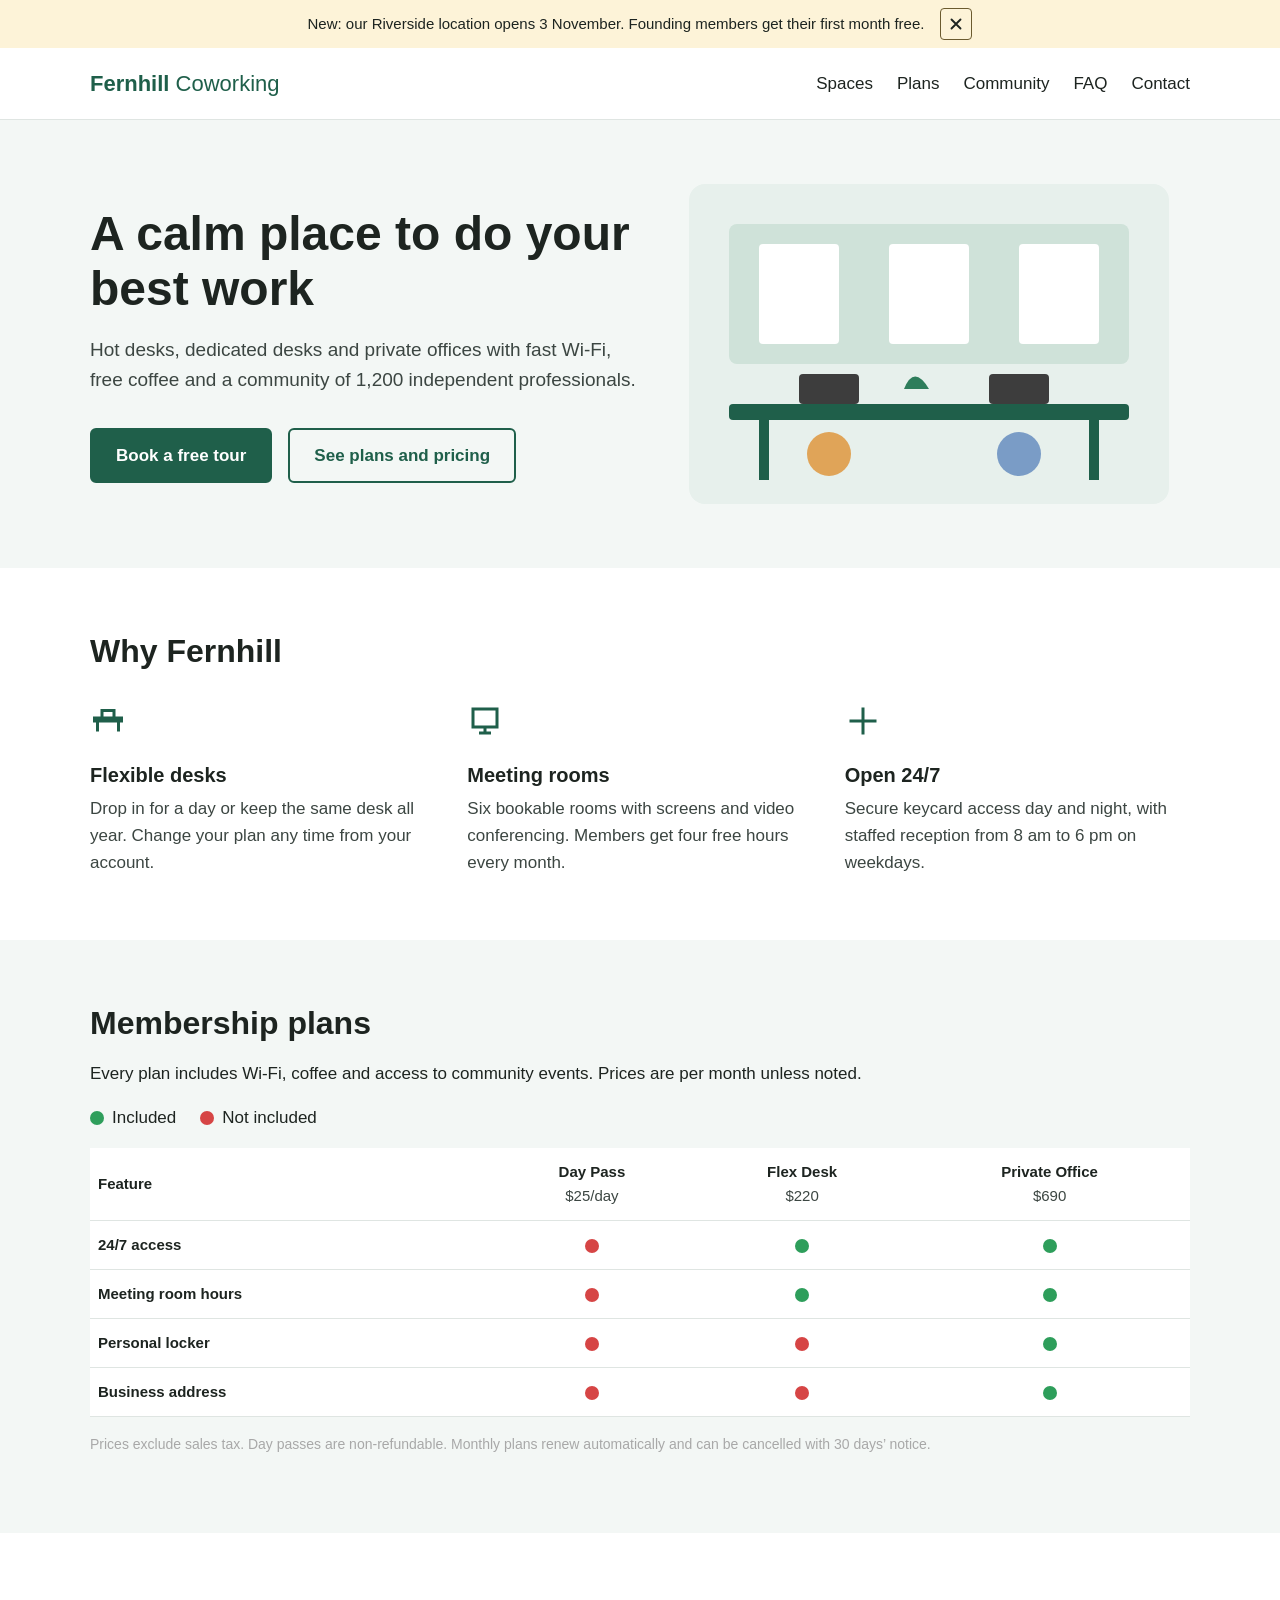
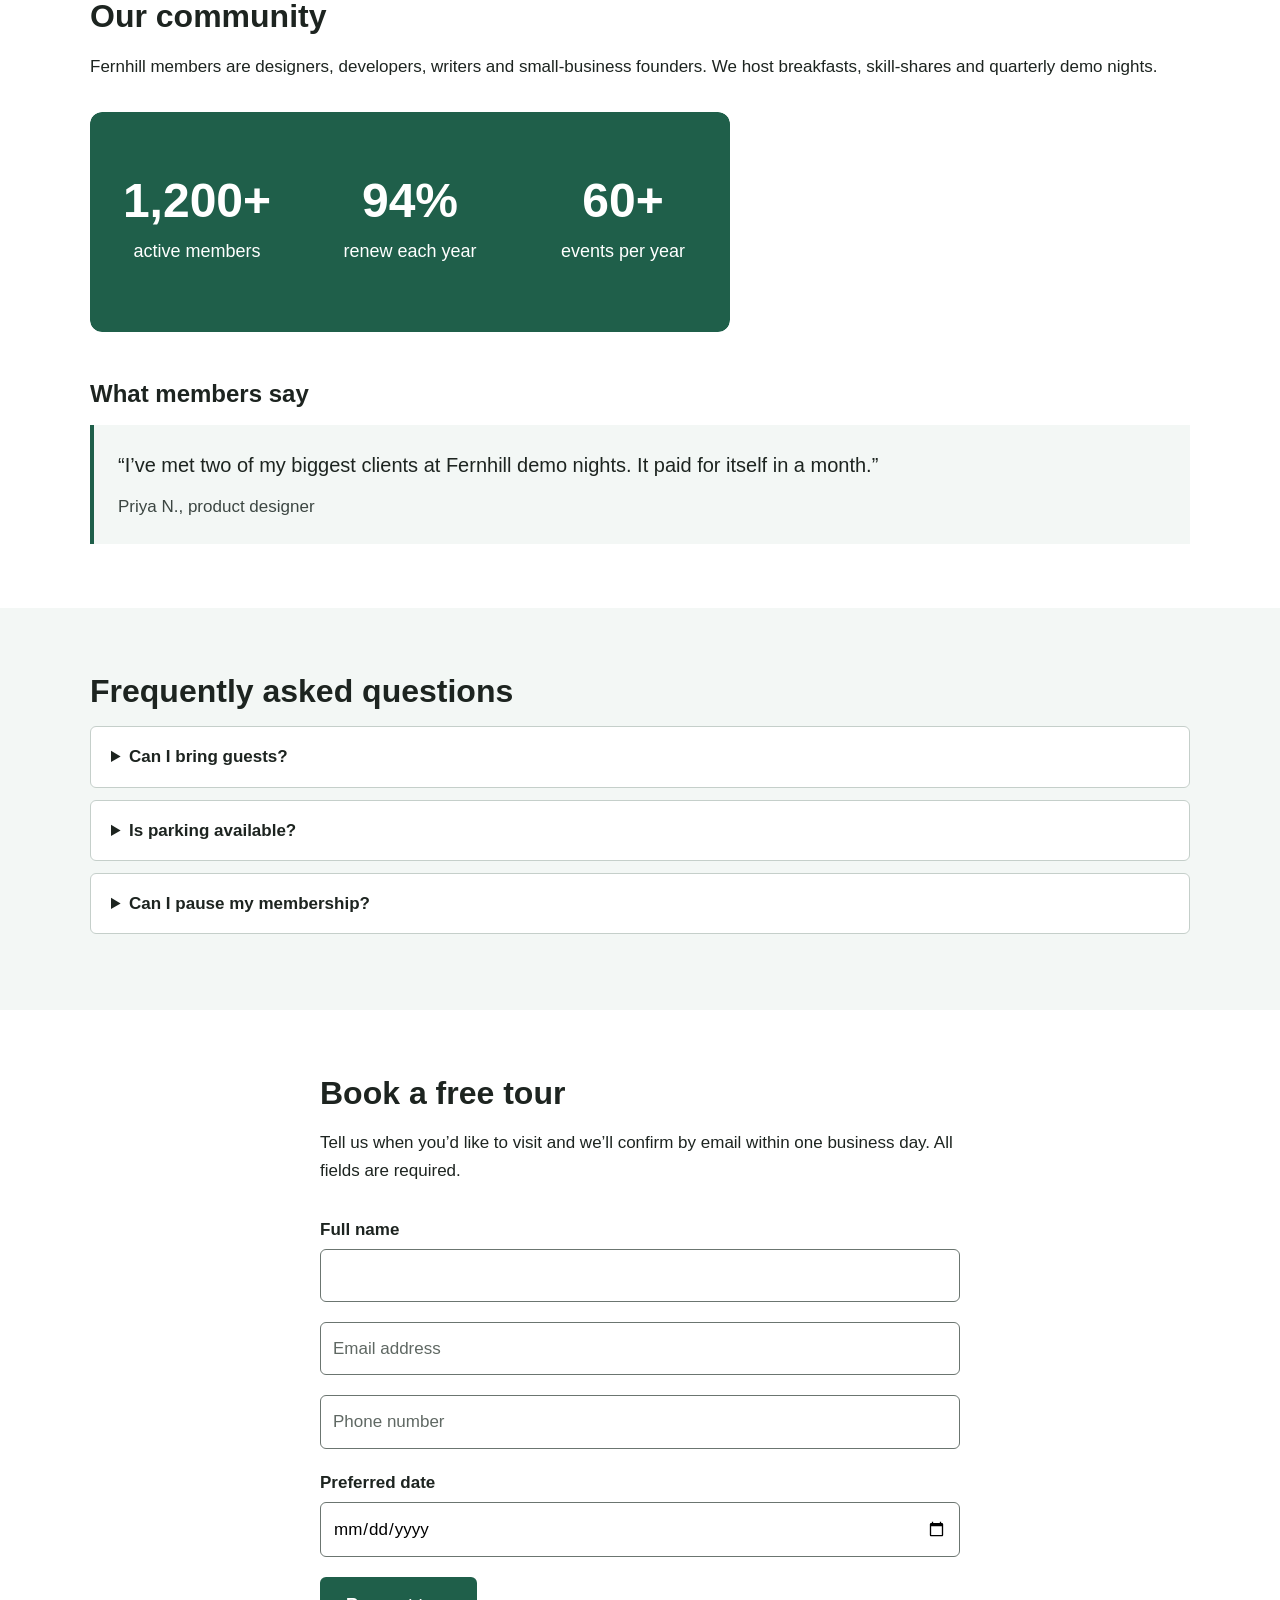
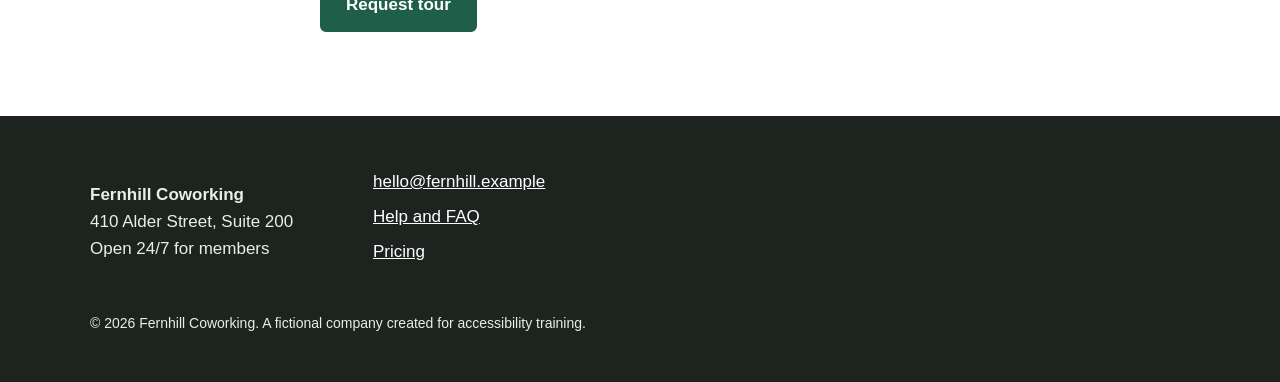
==== scenarios/fernhill/index.html @ 509cca6a "Initial commit: Accessibility Audit Training Lab MVP Static training app for practicing WCAG 2.2 aud" ====
<!DOCTYPE html>
<html>
<head>
  <meta charset="utf-8">
  <meta name="viewport" content="width=device-width, initial-scale=1">
  <title>Fernhill Coworking | Desks, private offices and meeting rooms</title>
  <link rel="stylesheet" href="styles.css">
</head>
<body>
  <a class="skip-link" href="#main">Skip to main content</a>

  <div class="announcement" id="announcement">
    <p>New: our Riverside location opens 3 November. Founding members get their first month free.</p>
    <button type="button" class="announcement-close" id="announcement-close">
      <svg viewBox="0 0 24 24" width="18" height="18" focusable="false">
        <path d="M6 6l12 12M18 6L6 18" stroke="currentColor" stroke-width="2.5" stroke-linecap="round"/>
      </svg>
    </button>
  </div>

  <header class="site-header">
    <div class="container header-inner">
      <a class="logo" href="index.html">Fernhill <span>Coworking</span></a>
      <nav class="site-nav" aria-label="Main">
        <ul>
          <li><a href="#spaces">Spaces</a></li>
          <li><a href="#plans">Plans</a></li>
          <li><a href="#community">Community</a></li>
          <li><a href="#faq">FAQ</a></li>
          <li><a href="#tour">Contact</a></li>
        </ul>
      </nav>
    </div>
  </header>

  <main id="main" tabindex="-1">
    <section class="hero">
      <div class="container hero-inner">
        <div class="hero-copy">
          <h1>A calm place to do your best work</h1>
          <p class="lead">Hot desks, dedicated desks and private offices with fast Wi‑Fi, free coffee and a community of 1,200 independent professionals.</p>
          <div class="hero-actions">
            <div class="btn btn-primary" id="tour-cta">Book a free tour</div>
            <a class="btn btn-secondary" href="#plans">See plans and pricing</a>
          </div>
        </div>
        <img class="hero-image" src="assets/hero.svg" alt="Illustration of a bright coworking room with three windows, a long shared desk and two people working" width="480" height="320">
      </div>
    </section>

    <section id="spaces" class="section">
      <div class="container">
        <h2>Why Fernhill</h2>
        <ul class="features">
          <li>
            <svg class="feature-icon" viewBox="0 0 24 24" aria-hidden="true" focusable="false"><path d="M3 10h18v2H3zM5 12v7M19 12v7M8 5h8v5H8z" stroke="currentColor" stroke-width="2" fill="none"/></svg>
            <h3>Flexible desks</h3>
            <p>Drop in for a day or keep the same desk all year. Change your plan any time from your account.</p>
          </li>
          <li>
            <svg class="feature-icon" viewBox="0 0 24 24" aria-hidden="true" focusable="false"><path d="M4 4h16v12H4zM8 20h8M12 16v4" stroke="currentColor" stroke-width="2" fill="none"/></svg>
            <h3>Meeting rooms</h3>
            <p>Six bookable rooms with screens and video conferencing. Members get four free hours every month.</p>
          </li>
          <li>
            <svg class="feature-icon" viewBox="0 0 24 24" aria-hidden="true" focusable="false"><path d="M12 3v18M3 12h18" stroke="currentColor" stroke-width="2" fill="none"/></svg>
            <h3>Open 24/7</h3>
            <p>Secure keycard access day and night, with staffed reception from 8 am to 6 pm on weekdays.</p>
          </li>
        </ul>
      </div>
    </section>

    <section id="plans" class="section section-alt">
      <div class="container">
        <div class="section-title">Membership plans</div>
        <p>Every plan includes Wi‑Fi, coffee and access to community events. Prices are per month unless noted.</p>
        <p class="legend"><span class="dot dot-yes"></span> Included <span class="dot dot-no"></span> Not included</p>
        <table class="plans-table">
          <thead>
            <tr>
              <th scope="col">Feature</th>
              <th scope="col">Day Pass<br><span class="price">$25/day</span></th>
              <th scope="col">Flex Desk<br><span class="price">$220</span></th>
              <th scope="col">Private Office<br><span class="price">$690</span></th>
            </tr>
          </thead>
          <tbody>
            <tr>
              <th scope="row">24/7 access</th>
              <td><span class="dot dot-no"></span></td>
              <td><span class="dot dot-yes"></span></td>
              <td><span class="dot dot-yes"></span></td>
            </tr>
            <tr>
              <th scope="row">Meeting room hours</th>
              <td><span class="dot dot-no"></span></td>
              <td><span class="dot dot-yes"></span></td>
              <td><span class="dot dot-yes"></span></td>
            </tr>
            <tr>
              <th scope="row">Personal locker</th>
              <td><span class="dot dot-no"></span></td>
              <td><span class="dot dot-no"></span></td>
              <td><span class="dot dot-yes"></span></td>
            </tr>
            <tr>
              <th scope="row">Business address</th>
              <td><span class="dot dot-no"></span></td>
              <td><span class="dot dot-no"></span></td>
              <td><span class="dot dot-yes"></span></td>
            </tr>
          </tbody>
        </table>
        <p class="fine-print">Prices exclude sales tax. Day passes are non-refundable. Monthly plans renew automatically and can be cancelled with 30 days’ notice.</p>
      </div>
    </section>

    <section id="community" class="section">
      <div class="container">
        <h2>Our community</h2>
        <p>Fernhill members are designers, developers, writers and small-business founders. We host breakfasts, skill-shares and quarterly demo nights.</p>
        <img class="stats" src="assets/member-stats.svg" width="640" height="220">

        <div class="section-title section-title-small">What members say</div>
        <div class="testimonials" id="testimonials">
          <figure class="testimonial">
            <blockquote><p>“I’ve met two of my biggest clients at Fernhill demo nights. It paid for itself in a month.”</p></blockquote>
            <figcaption>Priya N., product designer</figcaption>
          </figure>
          <figure class="testimonial" hidden>
            <blockquote><p>“Quiet when I need to focus, social when I don’t. The staff remember everyone’s name.”</p></blockquote>
            <figcaption>Marcus O., freelance developer</figcaption>
          </figure>
          <figure class="testimonial" hidden>
            <blockquote><p>“Moving my team of four into a private office was the easiest decision we made this year.”</p></blockquote>
            <figcaption>Elena R., agency founder</figcaption>
          </figure>
        </div>
      </div>
    </section>

    <section id="faq" class="section section-alt">
      <div class="container">
        <h2>Frequently asked questions</h2>
        <details>
          <summary>Can I bring guests?</summary>
          <p>Yes. Members can bring up to two guests per day at no cost. Guests must sign in at reception.</p>
        </details>
        <details>
          <summary>Is parking available?</summary>
          <p>Bike storage is free. Car parking is available in the public garage next door at a discounted member rate.</p>
        </details>
        <details>
          <summary>Can I pause my membership?</summary>
          <p>Monthly members can pause for up to two months per year. Contact the front desk to arrange it.</p>
        </details>
      </div>
    </section>

    <section id="tour" class="section">
      <div class="container narrow">
        <h2>Book a free tour</h2>
        <p>Tell us when you’d like to visit and we’ll confirm by email within one business day. All fields are required.</p>
        <form id="tour-form" class="tour-form">
          <div class="field">
            <label for="name">Full name</label>
            <input id="name" name="name" type="text" autocomplete="name" required>
          </div>
          <div class="field">
            <input id="email" name="email" type="email" autocomplete="email" placeholder="Email address" required>
          </div>
          <div class="field">
            <input id="phone" name="phone" type="tel" autocomplete="tel" placeholder="Phone number" required>
          </div>
          <div class="field">
            <label for="date">Preferred date</label>
            <input id="date" name="date" type="date" required>
          </div>
          <button type="submit" class="btn btn-primary">Request tour</button>
          <p class="form-status" id="form-status" role="status"></p>
        </form>
      </div>
    </section>
  </main>

  <footer class="site-footer">
    <div class="container footer-inner">
      <p><strong>Fernhill Coworking</strong><br>410 Alder Street, Suite 200<br>Open 24/7 for members</p>
      <ul class="footer-links">
        <li><a href="mailto:hello@fernhill.example">hello@fernhill.example</a></li>
        <li><a href="#faq">Help and FAQ</a></li>
        <li><a href="#plans">Pricing</a></li>
      </ul>
      <p class="copyright">© 2026 Fernhill Coworking. A fictional company created for accessibility training.</p>
    </div>
  </footer>

  <script src="script.js"></script>
</body>
</html>
---- scenarios/fernhill/styles.css ----
*,
*::before,
*::after {
  box-sizing: border-box;
}

body {
  margin: 0;
  font-family: "Helvetica Neue", Arial, sans-serif;
  font-size: 1.0625rem;
  line-height: 1.6;
  color: #1d2420;
  background: #ffffff;
}

img {
  max-width: 100%;
  height: auto;
}

a {
  color: #1f5f4a;
}

.container {
  width: min(1100px, 100% - 2rem);
  margin-inline: auto;
}

.narrow {
  width: min(640px, 100% - 2rem);
}

.skip-link {
  position: absolute;
  left: 1rem;
  top: -100px;
  z-index: 10;
  padding: 0.5rem 1rem;
  background: #1d2420;
  color: #ffffff;
}

.skip-link:focus {
  top: 1rem;
}

/* Announcement banner */
.announcement {
  display: flex;
  align-items: center;
  justify-content: center;
  gap: 1rem;
  padding: 0.5rem 1rem;
  background: #fdf3d8;
  font-size: 0.9375rem;
}

.announcement p {
  margin: 0;
}

.announcement-close {
  flex: none;
  display: grid;
  place-items: center;
  width: 32px;
  height: 32px;
  padding: 0;
  border: 1px solid #6b5a2e;
  border-radius: 4px;
  background: transparent;
  color: #1d2420;
  cursor: pointer;
}

/* Header and navigation */
.site-header {
  border-bottom: 1px solid #dfe5e2;
}

.header-inner {
  display: flex;
  flex-wrap: wrap;
  align-items: center;
  justify-content: space-between;
  gap: 0.5rem 2rem;
  padding-block: 1rem;
}

.logo {
  font-size: 1.375rem;
  font-weight: 700;
  color: #1f5f4a;
  text-decoration: none;
}

.logo span {
  font-weight: 400;
}

.site-nav ul {
  display: flex;
  flex-wrap: wrap;
  gap: 0.25rem 1.5rem;
  margin: 0;
  padding: 0;
  list-style: none;
}

.site-nav a {
  display: inline-block;
  padding: 0.375rem 0;
  color: #1d2420;
  text-decoration: none;
  font-weight: 500;
}

.site-nav a:hover {
  text-decoration: underline;
}

.site-nav a:focus {
  outline: none;
}

/* Buttons */
.btn {
  display: inline-block;
  padding: 0.75rem 1.5rem;
  border: 2px solid #1f5f4a;
  border-radius: 6px;
  font: inherit;
  font-weight: 600;
  text-decoration: none;
  cursor: pointer;
}

.btn-primary {
  background: #1f5f4a;
  color: #ffffff;
}

.btn-primary:hover {
  background: #174a39;
}

.btn-secondary {
  background: transparent;
  color: #1f5f4a;
}

.btn-secondary:hover {
  background: #e7f0ec;
}

/* Hero */
.hero {
  padding-block: 4rem;
  background: #f3f7f5;
}

.hero-inner {
  display: grid;
  grid-template-columns: 1.1fr 1fr;
  gap: 3rem;
  align-items: center;
}

.hero h1 {
  margin: 0 0 1rem;
  font-size: clamp(2rem, 5vw, 3rem);
  line-height: 1.15;
}

.lead {
  font-size: 1.1875rem;
  color: #3c4642;
}

.hero-actions {
  display: flex;
  flex-wrap: wrap;
  gap: 1rem;
  margin-top: 2rem;
}

/* Sections */
.section {
  padding-block: 4rem;
}

.section-alt {
  background: #f3f7f5;
}

.section h2,
.section-title {
  margin: 0 0 1rem;
  font-size: 2rem;
  font-weight: 700;
  line-height: 1.2;
}

.section-title-small {
  margin-top: 3rem;
  font-size: 1.5rem;
}

.features {
  display: grid;
  grid-template-columns: repeat(auto-fit, minmax(240px, 1fr));
  gap: 2rem;
  margin: 2rem 0 0;
  padding: 0;
  list-style: none;
}

.features h3 {
  margin: 0.75rem 0 0.25rem;
  font-size: 1.25rem;
}

.features p {
  margin: 0;
  color: #3c4642;
}

.feature-icon {
  width: 36px;
  height: 36px;
  color: #1f5f4a;
}

/* Plans */
.legend {
  display: flex;
  align-items: center;
  gap: 0.5rem;
}

.legend .dot-no {
  margin-left: 1rem;
}

.dot {
  display: inline-block;
  width: 14px;
  height: 14px;
  border-radius: 50%;
  vertical-align: middle;
}

.dot-yes {
  background: #2e9e5b;
}

.dot-no {
  background: #d64545;
}

.plans-table {
  width: 100%;
  margin-top: 1rem;
  border-collapse: collapse;
  background: #ffffff;
  font-size: 0.9375rem;
}

.plans-table th,
.plans-table td {
  padding: 0.75rem 0.5rem;
  border-bottom: 1px solid #dfe5e2;
  text-align: center;
}

.plans-table th[scope="row"],
.plans-table thead th:first-child {
  text-align: left;
}

.price {
  font-weight: 400;
  color: #3c4642;
}

.fine-print {
  margin-top: 1rem;
  font-size: 0.875rem;
  color: #a8a8a8;
}

/* Community */
.stats {
  display: block;
  margin-top: 2rem;
  border-radius: 12px;
}

.testimonial {
  margin: 0;
  padding: 1.5rem;
  border-left: 4px solid #1f5f4a;
  background: #f3f7f5;
}

.testimonial blockquote {
  margin: 0;
  font-size: 1.25rem;
}

.testimonial blockquote p {
  margin: 0;
}

.testimonial figcaption {
  margin-top: 0.75rem;
  color: #3c4642;
}

/* FAQ */
details {
  margin-bottom: 0.75rem;
  padding: 1rem 1.25rem;
  border: 1px solid #c5cfca;
  border-radius: 6px;
  background: #ffffff;
}

summary {
  font-weight: 600;
  cursor: pointer;
}

details p {
  margin: 0.75rem 0 0;
}

/* Tour form */
.tour-form {
  display: grid;
  gap: 1.25rem;
  margin-top: 2rem;
}

.field {
  display: grid;
  gap: 0.375rem;
}

.field label {
  font-weight: 600;
}

.field input {
  padding: 0.75rem;
  border: 1px solid #6b7570;
  border-radius: 6px;
  font: inherit;
}

.field input::placeholder {
  color: #5f6863;
  opacity: 1;
}

.tour-form .btn {
  justify-self: start;
}

.form-status {
  margin: 0;
  font-weight: 600;
  color: #1f5f4a;
}

/* Footer */
.site-footer {
  padding-block: 3rem;
  background: #1d2420;
  color: #e8eee9;
}

.footer-inner {
  display: grid;
  grid-template-columns: repeat(auto-fit, minmax(220px, 1fr));
  gap: 2rem;
}

.site-footer a {
  color: #ffffff;
}

.footer-links {
  margin: 0;
  padding: 0;
  list-style: none;
}

.footer-links a {
  display: inline-block;
  padding-block: 0.25rem;
}

.copyright {
  grid-column: 1 / -1;
  margin: 0;
  font-size: 0.875rem;
}

@media (max-width: 760px) {
  .hero-inner {
    grid-template-columns: 1fr;
  }

  .hero,
  .section {
    padding-block: 2.5rem;
  }

  .plans-table th,
  .plans-table td {
    padding-inline: 0.25rem;
  }
}
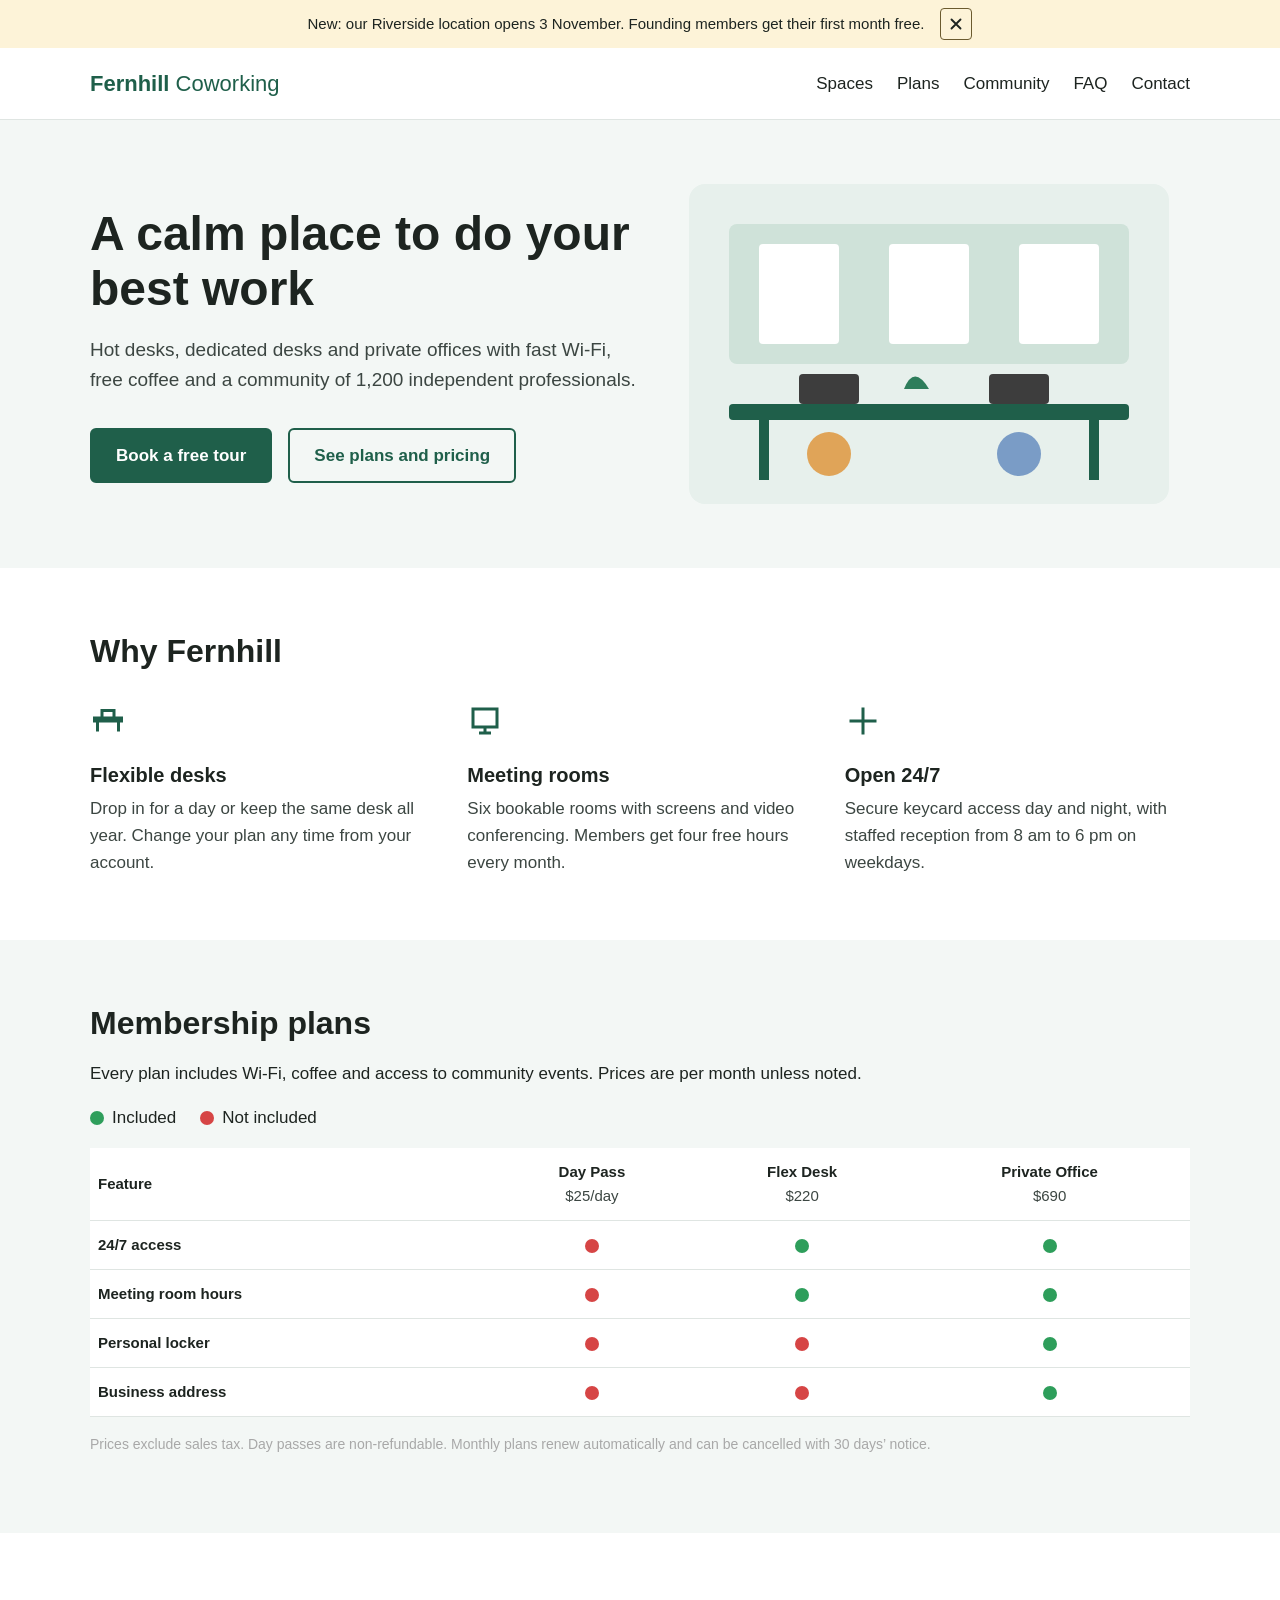
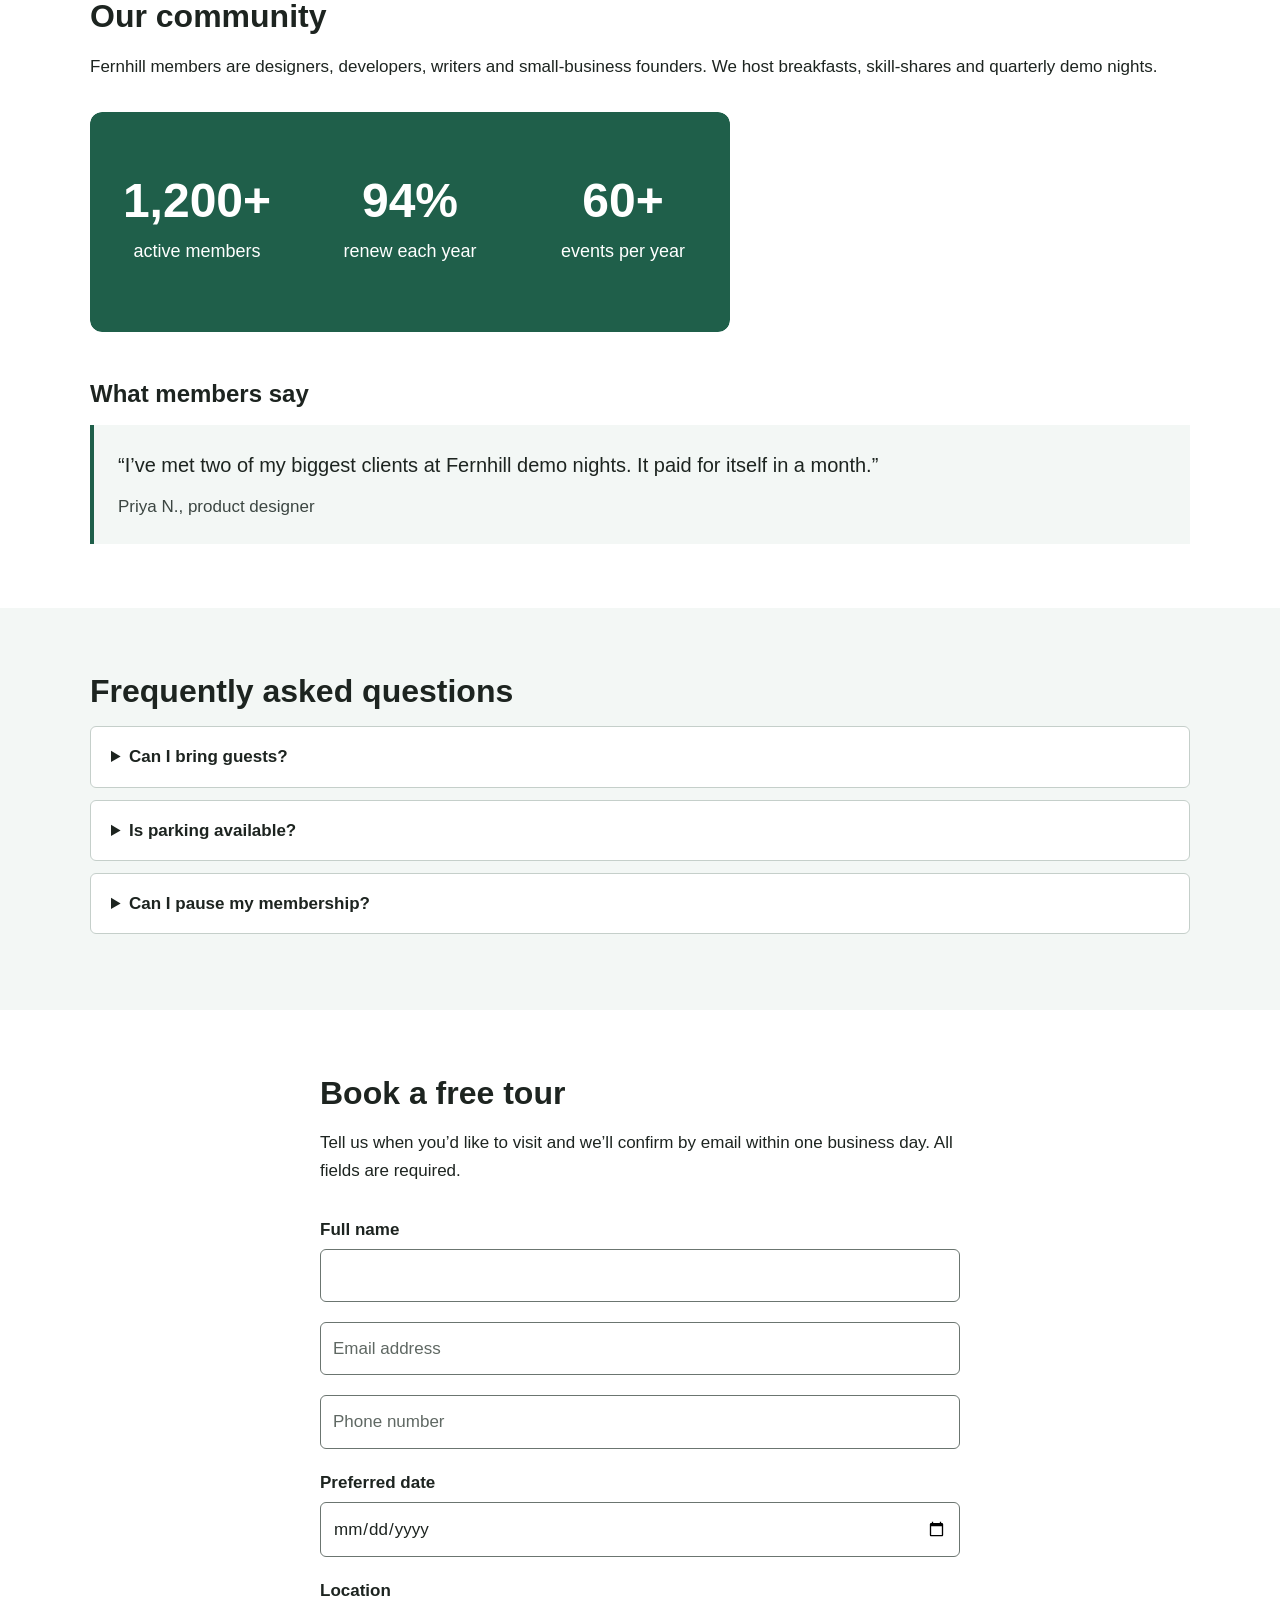
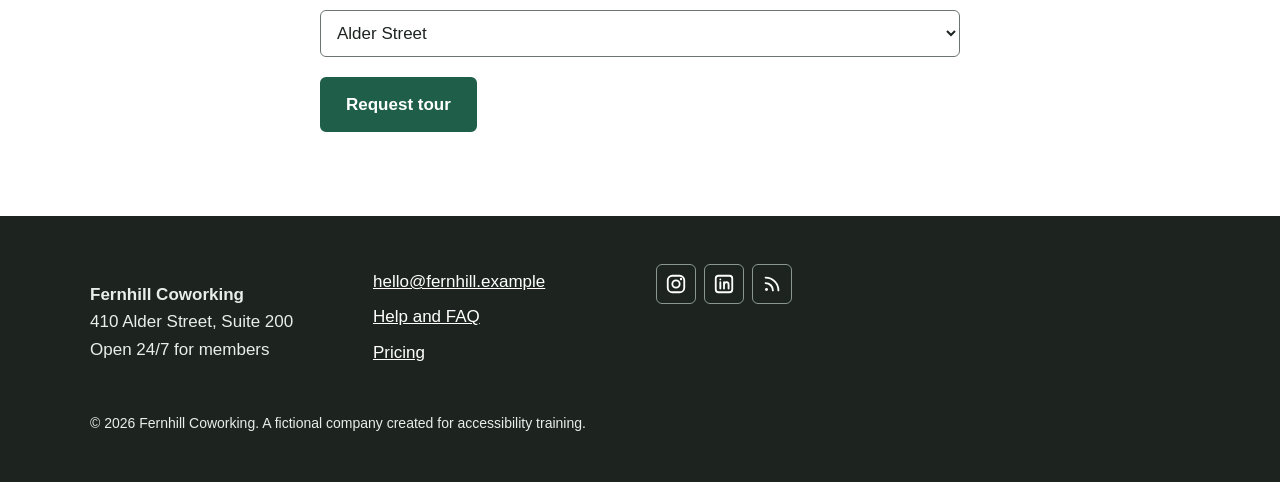
==== commit e0f8919a: "Add randomized defects, e-commerce and form scenarios, and test suites - Each scenario has a pool of" ====
--- a/scenarios/fernhill/index.html
+++ b/scenarios/fernhill/index.html
@@ -1,5 +1,5 @@
 <!DOCTYPE html>
-<html>
+<html lang="en">
 <head>
   <meta charset="utf-8">
   <meta name="viewport" content="width=device-width, initial-scale=1">
@@ -11,8 +11,8 @@
 
   <div class="announcement" id="announcement">
     <p>New: our Riverside location opens 3 November. Founding members get their first month free.</p>
-    <button type="button" class="announcement-close" id="announcement-close">
-      <svg viewBox="0 0 24 24" width="18" height="18" focusable="false">
+    <button type="button" class="announcement-close" id="announcement-close" aria-label="Close announcement">
+      <svg viewBox="0 0 24 24" width="18" height="18" aria-hidden="true" focusable="false">
         <path d="M6 6l12 12M18 6L6 18" stroke="currentColor" stroke-width="2.5" stroke-linecap="round"/>
       </svg>
     </button>
@@ -40,7 +40,7 @@
           <h1>A calm place to do your best work</h1>
           <p class="lead">Hot desks, dedicated desks and private offices with fast Wi‑Fi, free coffee and a community of 1,200 independent professionals.</p>
           <div class="hero-actions">
-            <div class="btn btn-primary" id="tour-cta">Book a free tour</div>
+            <a class="btn btn-primary" id="tour-cta" href="#tour">Book a free tour</a>
             <a class="btn btn-secondary" href="#plans">See plans and pricing</a>
           </div>
         </div>
@@ -73,9 +73,12 @@
 
     <section id="plans" class="section section-alt">
       <div class="container">
-        <div class="section-title">Membership plans</div>
+        <h2 id="plans-heading">Membership plans</h2>
         <p>Every plan includes Wi‑Fi, coffee and access to community events. Prices are per month unless noted.</p>
-        <p class="legend"><span class="dot dot-yes"></span> Included <span class="dot dot-no"></span> Not included</p>
+        <p class="legend">
+          <svg class="mark mark-yes" viewBox="0 0 16 16" aria-hidden="true" focusable="false"><path d="M3 8.5l3 3 7-7"/></svg> Included
+          <svg class="mark mark-no" viewBox="0 0 16 16" aria-hidden="true" focusable="false"><path d="M4 8h8"/></svg> Not included
+        </p>
         <table class="plans-table">
           <thead>
             <tr>
@@ -88,27 +91,27 @@
           <tbody>
             <tr>
               <th scope="row">24/7 access</th>
-              <td><span class="dot dot-no"></span></td>
-              <td><span class="dot dot-yes"></span></td>
-              <td><span class="dot dot-yes"></span></td>
+              <td><svg class="mark mark-no" viewBox="0 0 16 16" aria-hidden="true" focusable="false"><path d="M4 8h8"/></svg><span class="visually-hidden">Not included</span></td>
+              <td><svg class="mark mark-yes" viewBox="0 0 16 16" aria-hidden="true" focusable="false"><path d="M3 8.5l3 3 7-7"/></svg><span class="visually-hidden">Included</span></td>
+              <td><svg class="mark mark-yes" viewBox="0 0 16 16" aria-hidden="true" focusable="false"><path d="M3 8.5l3 3 7-7"/></svg><span class="visually-hidden">Included</span></td>
             </tr>
             <tr>
               <th scope="row">Meeting room hours</th>
-              <td><span class="dot dot-no"></span></td>
-              <td><span class="dot dot-yes"></span></td>
-              <td><span class="dot dot-yes"></span></td>
+              <td><svg class="mark mark-no" viewBox="0 0 16 16" aria-hidden="true" focusable="false"><path d="M4 8h8"/></svg><span class="visually-hidden">Not included</span></td>
+              <td><svg class="mark mark-yes" viewBox="0 0 16 16" aria-hidden="true" focusable="false"><path d="M3 8.5l3 3 7-7"/></svg><span class="visually-hidden">Included</span></td>
+              <td><svg class="mark mark-yes" viewBox="0 0 16 16" aria-hidden="true" focusable="false"><path d="M3 8.5l3 3 7-7"/></svg><span class="visually-hidden">Included</span></td>
             </tr>
             <tr>
               <th scope="row">Personal locker</th>
-              <td><span class="dot dot-no"></span></td>
-              <td><span class="dot dot-no"></span></td>
-              <td><span class="dot dot-yes"></span></td>
+              <td><svg class="mark mark-no" viewBox="0 0 16 16" aria-hidden="true" focusable="false"><path d="M4 8h8"/></svg><span class="visually-hidden">Not included</span></td>
+              <td><svg class="mark mark-no" viewBox="0 0 16 16" aria-hidden="true" focusable="false"><path d="M4 8h8"/></svg><span class="visually-hidden">Not included</span></td>
+              <td><svg class="mark mark-yes" viewBox="0 0 16 16" aria-hidden="true" focusable="false"><path d="M3 8.5l3 3 7-7"/></svg><span class="visually-hidden">Included</span></td>
             </tr>
             <tr>
               <th scope="row">Business address</th>
-              <td><span class="dot dot-no"></span></td>
-              <td><span class="dot dot-no"></span></td>
-              <td><span class="dot dot-yes"></span></td>
+              <td><svg class="mark mark-no" viewBox="0 0 16 16" aria-hidden="true" focusable="false"><path d="M4 8h8"/></svg><span class="visually-hidden">Not included</span></td>
+              <td><svg class="mark mark-no" viewBox="0 0 16 16" aria-hidden="true" focusable="false"><path d="M4 8h8"/></svg><span class="visually-hidden">Not included</span></td>
+              <td><svg class="mark mark-yes" viewBox="0 0 16 16" aria-hidden="true" focusable="false"><path d="M3 8.5l3 3 7-7"/></svg><span class="visually-hidden">Included</span></td>
             </tr>
           </tbody>
         </table>
@@ -120,19 +123,19 @@
       <div class="container">
         <h2>Our community</h2>
         <p>Fernhill members are designers, developers, writers and small-business founders. We host breakfasts, skill-shares and quarterly demo nights.</p>
-        <img class="stats" src="assets/member-stats.svg" width="640" height="220">
-
-        <div class="section-title section-title-small">What members say</div>
+        <img class="stats" src="assets/member-stats.svg" alt="1,200+ active members, 94% renew each year, 60+ events per year" width="640" height="220">
+
+        <h3 id="testimonials-heading" class="section-title-small">What members say</h3>
         <div class="testimonials" id="testimonials">
           <figure class="testimonial">
             <blockquote><p>“I’ve met two of my biggest clients at Fernhill demo nights. It paid for itself in a month.”</p></blockquote>
             <figcaption>Priya N., product designer</figcaption>
           </figure>
-          <figure class="testimonial" hidden>
+          <figure class="testimonial">
             <blockquote><p>“Quiet when I need to focus, social when I don’t. The staff remember everyone’s name.”</p></blockquote>
             <figcaption>Marcus O., freelance developer</figcaption>
           </figure>
-          <figure class="testimonial" hidden>
+          <figure class="testimonial">
             <blockquote><p>“Moving my team of four into a private office was the easiest decision we made this year.”</p></blockquote>
             <figcaption>Elena R., agency founder</figcaption>
           </figure>
@@ -162,22 +165,35 @@
       <div class="container narrow">
         <h2>Book a free tour</h2>
         <p>Tell us when you’d like to visit and we’ll confirm by email within one business day. All fields are required.</p>
-        <form id="tour-form" class="tour-form">
+        <form id="tour-form" class="tour-form" novalidate>
           <div class="field">
             <label for="name">Full name</label>
-            <input id="name" name="name" type="text" autocomplete="name" required>
-          </div>
-          <div class="field">
-            <input id="email" name="email" type="email" autocomplete="email" placeholder="Email address" required>
-          </div>
-          <div class="field">
-            <input id="phone" name="phone" type="tel" autocomplete="tel" placeholder="Phone number" required>
+            <input id="name" name="name" type="text" autocomplete="name" required aria-describedby="name-error">
+            <p class="field-error" id="name-error" hidden></p>
+          </div>
+          <div class="field">
+            <label for="email">Email address</label>
+            <input id="email" name="email" type="email" autocomplete="email" required aria-describedby="email-error">
+            <p class="field-error" id="email-error" hidden></p>
+          </div>
+          <div class="field">
+            <label for="phone">Phone number</label>
+            <input id="phone" name="phone" type="tel" autocomplete="tel" required aria-describedby="phone-error">
+            <p class="field-error" id="phone-error" hidden></p>
           </div>
           <div class="field">
             <label for="date">Preferred date</label>
-            <input id="date" name="date" type="date" required>
-          </div>
-          <button type="submit" class="btn btn-primary">Request tour</button>
+            <input id="date" name="date" type="date" required aria-describedby="date-error">
+            <p class="field-error" id="date-error" hidden></p>
+          </div>
+          <div class="field">
+            <label for="location">Location</label>
+            <select id="location" name="location">
+              <option>Alder Street</option>
+              <option>Riverside (opens 3 November)</option>
+            </select>
+          </div>
+          <button type="submit" class="btn btn-primary" id="tour-submit">Request tour</button>
           <p class="form-status" id="form-status" role="status"></p>
         </form>
       </div>
@@ -192,10 +208,29 @@
         <li><a href="#faq">Help and FAQ</a></li>
         <li><a href="#plans">Pricing</a></li>
       </ul>
+      <ul class="social" id="social">
+        <li>
+          <a href="https://example.com/fernhill/instagram" aria-label="Fernhill on Instagram">
+            <svg viewBox="0 0 24 24" aria-hidden="true" focusable="false"><rect x="3" y="3" width="18" height="18" rx="5" fill="none" stroke="currentColor" stroke-width="2"/><circle cx="12" cy="12" r="4" fill="none" stroke="currentColor" stroke-width="2"/><circle cx="17.5" cy="6.5" r="1.3" fill="currentColor"/></svg>
+          </a>
+        </li>
+        <li>
+          <a href="https://example.com/fernhill/linkedin" aria-label="Fernhill on LinkedIn">
+            <svg viewBox="0 0 24 24" aria-hidden="true" focusable="false"><rect x="3" y="3" width="18" height="18" rx="3" fill="none" stroke="currentColor" stroke-width="2"/><path d="M8 10v7M8 7v.01M12 17v-7M12 13c0-2 1.5-3 3-3s2 1 2 3v4" fill="none" stroke="currentColor" stroke-width="2" stroke-linecap="round"/></svg>
+          </a>
+        </li>
+        <li>
+          <a href="https://example.com/fernhill/blog.rss" aria-label="Fernhill blog RSS feed">
+            <svg viewBox="0 0 24 24" aria-hidden="true" focusable="false"><path d="M5 11a8 8 0 0 1 8 8M5 5a14 14 0 0 1 14 14" fill="none" stroke="currentColor" stroke-width="2" stroke-linecap="round"/><circle cx="6" cy="18" r="1.6" fill="currentColor"/></svg>
+          </a>
+        </li>
+      </ul>
       <p class="copyright">© 2026 Fernhill Coworking. A fictional company created for accessibility training.</p>
     </div>
   </footer>
 
+  <script src="../shared/attempt-engine.js"></script>
+  <script src="attempt.js"></script>
   <script src="script.js"></script>
 </body>
 </html>
--- a/scenarios/fernhill/styles.css
+++ b/scenarios/fernhill/styles.css
@@ -120,7 +120,7 @@
   text-decoration: underline;
 }
 
-.site-nav a:focus {
+.site-nav.nav-minimal a:focus {
   outline: none;
 }
 
@@ -195,7 +195,8 @@
 }
 
 .section h2,
-.section-title {
+.section-title,
+.section-title-small {
   margin: 0 0 1rem;
   font-size: 2rem;
   font-weight: 700;
@@ -239,8 +240,39 @@
   gap: 0.5rem;
 }
 
-.legend .dot-no {
+.legend .dot-no,
+.legend .mark-no {
   margin-left: 1rem;
+}
+
+.mark {
+  width: 18px;
+  height: 18px;
+  vertical-align: middle;
+  fill: none;
+  stroke-width: 2.5;
+  stroke-linecap: round;
+  stroke-linejoin: round;
+}
+
+.mark-yes {
+  stroke: #1f7a4a;
+}
+
+.mark-no {
+  stroke: #6b7570;
+}
+
+.visually-hidden {
+  position: absolute !important;
+  width: 1px;
+  height: 1px;
+  margin: -1px;
+  padding: 0;
+  overflow: hidden;
+  clip: rect(0 0 0 0);
+  white-space: nowrap;
+  border: 0;
 }
 
 .dot {
@@ -287,6 +319,10 @@
 .fine-print {
   margin-top: 1rem;
   font-size: 0.875rem;
+  color: #5f6863;
+}
+
+.fine-print.muted {
   color: #a8a8a8;
 }
 
@@ -295,6 +331,12 @@
   display: block;
   margin-top: 2rem;
   border-radius: 12px;
+}
+
+.testimonials {
+  display: grid;
+  grid-template-columns: repeat(auto-fit, minmax(260px, 1fr));
+  gap: 1rem;
 }
 
 .testimonial {
@@ -352,11 +394,29 @@
   font-weight: 600;
 }
 
-.field input {
+.field input,
+.field select {
   padding: 0.75rem;
   border: 1px solid #6b7570;
   border-radius: 6px;
+  background: #ffffff;
+  color: #1d2420;
   font: inherit;
+}
+
+.tour-form.subtle input,
+.tour-form.subtle select {
+  border-color: #dde2df;
+}
+
+.field input.invalid {
+  border: 2px solid #b3261e;
+}
+
+.field-error {
+  margin: 0;
+  font-weight: 600;
+  color: #b3261e;
 }
 
 .field input::placeholder {
@@ -402,6 +462,43 @@
   padding-block: 0.25rem;
 }
 
+.social {
+  display: flex;
+  gap: 0.5rem;
+  margin: 0;
+  padding: 0;
+  list-style: none;
+}
+
+.social a {
+  display: grid;
+  place-items: center;
+  width: 40px;
+  height: 40px;
+  border: 1px solid #8a978f;
+  border-radius: 6px;
+}
+
+.social svg {
+  width: 22px;
+  height: 22px;
+}
+
+.social.compact {
+  gap: 4px;
+}
+
+.social.compact a {
+  width: 16px;
+  height: 16px;
+  border: 0;
+}
+
+.social.compact svg {
+  width: 14px;
+  height: 14px;
+}
+
 .copyright {
   grid-column: 1 / -1;
   margin: 0;
